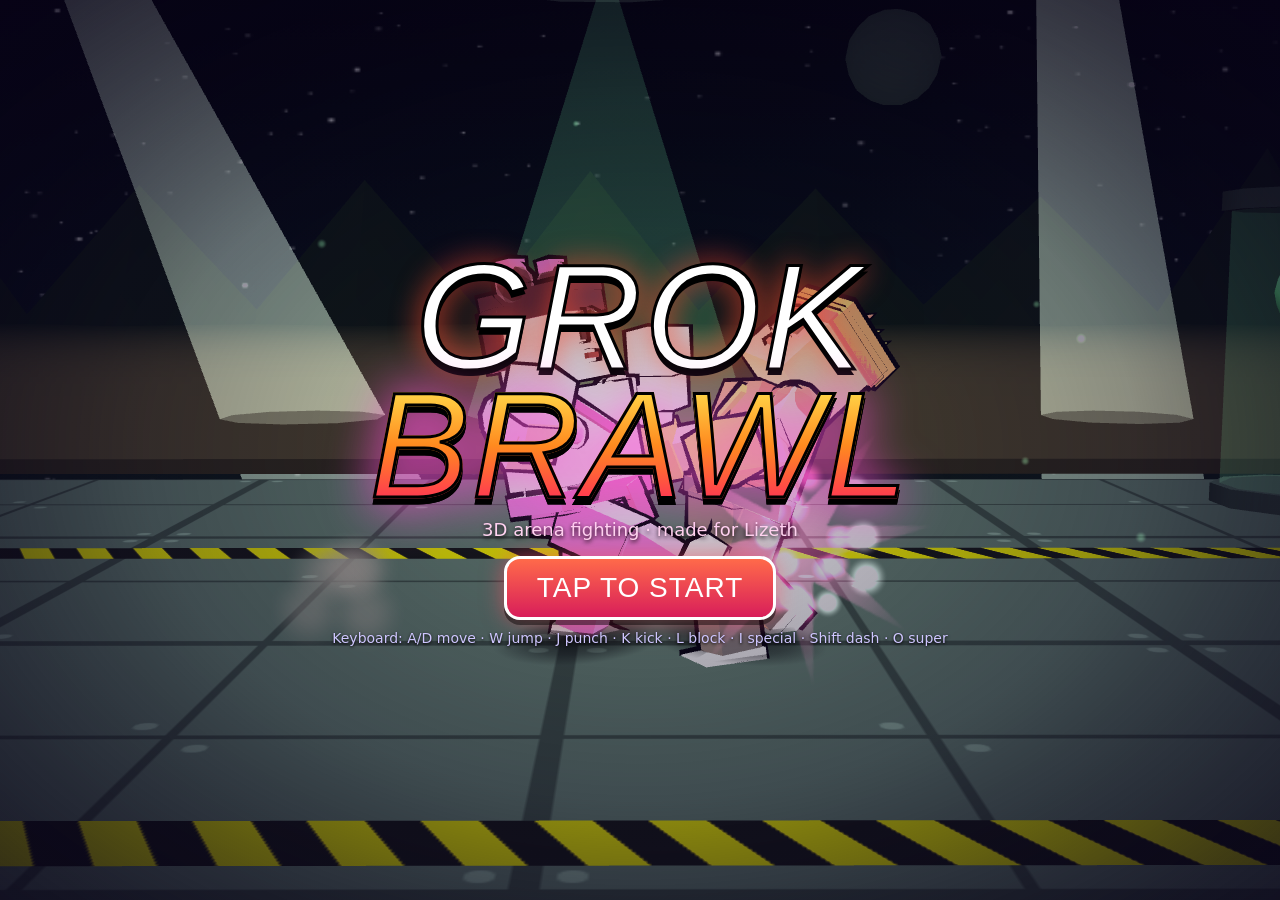
==== index.html @ af6291eb "Grok Brawl" ====
<!DOCTYPE html>
<html lang="en">
<head>
<meta charset="utf-8">
<meta name="viewport" content="width=device-width, initial-scale=1, maximum-scale=1, minimum-scale=1, user-scalable=no, viewport-fit=cover">
<meta name="theme-color" content="#0b0620">
<meta name="apple-mobile-web-app-capable" content="yes">
<meta name="mobile-web-app-capable" content="yes">
<meta name="description" content="Grok Brawl - a chunky 3D arena fighter made for Lizeth.">
<title>Grok Brawl</title>
<link rel="icon" href="icon.svg" type="image/svg+xml">
<link rel="stylesheet" href="style.css">
</head>
<body>
<canvas id="c" aria-label="Grok Brawl 3D view"></canvas>
<div id="vignette"></div>
<div id="superFx"><div class="lines"></div></div>

<!-- fight HUD -->
<div id="hud" class="hidden">
  <div class="hbar p1"><img class="por" alt=""><div class="hinfo"><div class="hname"><span class="nm">P1</span><span class="tag">P1</span></div>
    <div class="hp"><div class="trail"></div><div class="fill"></div></div>
    <div class="hrow"><div class="pips"><i></i><i></i></div><div class="meter"><div class="mfill"></div><div class="mseg"></div><span class="mtxt"></span></div></div></div></div>
  <div id="timer">60</div>
  <div class="hbar p2"><img class="por" alt=""><div class="hinfo"><div class="hname"><span class="nm">P2</span><span class="tag">CPU</span></div>
    <div class="hp"><div class="trail"></div><div class="fill"></div></div>
    <div class="hrow"><div class="pips"><i></i><i></i></div><div class="meter"><div class="mfill"></div><div class="mseg"></div><span class="mtxt"></span></div></div></div></div>
  <button id="pauseBtn" aria-label="Pause">II</button>
  <div class="combo" id="combo0"></div><div class="combo" id="combo1"></div>
  <div id="trainBar" class="hidden">
    <span class="tl">DUMMY</span>
    <button data-dm="stand" class="on">STAND</button><button data-dm="block">BLOCK</button><button data-dm="jump">JUMP</button><button data-dm="cpu">CPU</button>
    <button id="tMeter" class="on">METER &#8734;</button><button id="tMoves">MOVES</button><button id="tReset">RESET</button>
    <span id="tInfo"></span>
  </div>
</div>
<div id="banner"></div>
<div id="subBanner"></div>

<!-- touch controls -->
<div id="touch" class="hidden">
  <div id="joyZone"><div id="joy"><div id="joyKnob"></div></div><div class="joyHint">MOVE</div></div>
  <div id="btns">
    <button class="tb punch" data-b="punch">PUNCH</button>
    <button class="tb kick" data-b="kick">KICK</button>
    <button class="tb block" data-b="block">BLOCK</button>
    <button class="tb jump" data-b="jump">JUMP</button>
    <button class="tb special" data-b="special">SPECIAL</button>
    <button class="tb super" data-b="super">SUPER</button>
    <button class="tb dash" data-b="dash">DASH</button>
  </div>
</div>

<!-- screens -->
<div id="title" class="screen">
  <div class="logo"><span class="g1">GROK</span><span class="g2">BRAWL</span></div>
  <div class="tsub">3D arena fighting &middot; made for Lizeth</div>
  <button id="startBtn" class="big pulse">TAP TO START</button>
  <div class="thelp" id="titleHelp"></div>
</div>

<div id="menu" class="screen hidden">
  <div class="mlogo"><span class="g1">GROK</span><span class="g2">BRAWL</span></div>
  <div class="mcol">
    <button class="mbtn" data-mode="arcade"><b>ARCADE</b><small>Beat every fighter, then the boss</small></button>
    <button class="mbtn" data-mode="versus"><b>VERSUS CPU</b><small>Pick fighters and arena</small></button>
    <button class="mbtn" data-mode="training"><b>TRAINING</b><small>Practice on a dummy</small></button>
    <button class="mbtn" data-mode="2p" id="btn2p"><b>2 PLAYERS</b><small>Same keyboard</small></button>
    <div class="diff"><span>CPU</span><button data-diff="easy">EASY</button><button data-diff="normal">NORMAL</button><button data-diff="hard">HARD</button></div>
    <div class="mfoot"><button id="muteBtn" class="pill">SOUND: ON</button><button id="howBtn" class="pill">CONTROLS</button><span id="record"></span></div>
  </div>
</div>

<div id="select" class="screen hidden">
  <div class="stop"><button class="back" data-back>&#9664; BACK</button><div class="stitle" id="selTitle">CHOOSE YOUR FIGHTER</div><div class="sspace"></div></div>
  <div class="sinfo p1" id="info0"></div>
  <div class="sinfo p2" id="info1"></div>
  <div class="sbottom"><div id="cards"></div><button id="selGo" class="big go">NEXT &#9654;</button></div>
</div>

<div id="arenaSel" class="screen hidden">
  <div class="stop"><button class="back" data-back>&#9664; BACK</button><div class="stitle">CHOOSE ARENA</div><div class="sspace"></div></div>
  <div class="aname" id="aName"></div>
  <div class="sbottom"><div id="acards"></div><button id="arenaGo" class="big go">FIGHT! &#9654;</button></div>
</div>

<div id="ladder" class="screen hidden">
  <div class="stop"><button class="back" data-back>&#9664; QUIT</button><div class="stitle" id="ladTitle">ARCADE</div><div class="sspace"></div></div>
  <div id="ladRow"></div>
  <div class="ladVs" id="ladVs"></div>
  <button id="ladGo" class="big go pulse">FIGHT! &#9654;</button>
</div>

<div id="result" class="screen hidden">
  <div class="rwin" id="rWin">BLAZE WINS!</div>
  <div class="rsub" id="rSub"></div>
  <div class="rstats" id="rStats"></div>
  <div class="rbtns" id="rBtns"></div>
</div>

<div id="pause" class="screen hidden">
  <div class="pbox">
    <div class="ptitle">PAUSED</div>
    <button class="big" id="pResume">RESUME</button>
    <button class="big alt" id="pMoves">MOVE LIST</button>
    <button class="big alt" id="pRestart">RESTART</button>
    <button class="big alt" id="pMute">SOUND: ON</button>
    <button class="big alt danger" id="pQuit">QUIT TO MENU</button>
  </div>
</div>

<div id="moves" class="screen hidden">
  <div class="mvbox">
    <div class="mvhead"><span id="mvTitle">MOVE LIST</span><button class="x" id="mvClose" aria-label="Close">&#10005;</button></div>
    <div class="mvlist" id="mvList"></div>
  </div>
</div>

<div id="unlock" class="hidden"><div class="ubox"><div class="ut">NEW FIGHTER UNLOCKED!</div><img id="uImg" alt=""><div class="un">GROK PRIME</div><button class="big" id="uOk">AWESOME!</button></div></div>

<div id="rotate"><div class="rot"><div class="phone"></div><b>Turn your phone sideways</b><span>Grok Brawl plays in landscape</span></div></div>
<div id="fade"></div>

<script src="three.min.js"></script>
<script src="js/data.js"></script>
<script src="js/audio.js"></script>
<script src="js/models.js"></script>
<script src="js/arenas.js"></script>
<script src="js/fx.js"></script>
<script src="js/combat.js"></script>
<script src="js/ai.js"></script>
<script src="js/input.js"></script>
<script src="js/game.js"></script>
<script src="js/ui.js"></script>
</body>
</html>
---- style.css ----
:root{--y:#ffe14d;--p:#ff4fd8;--c:#3ff0ff;--r:#ff4a2e;--bg:#0b0620;--f:Impact,"Arial Black","Franklin Gothic Heavy","Helvetica Neue",Arial,sans-serif;--t:"Trebuchet MS",system-ui,-apple-system,"Segoe UI",Roboto,sans-serif;
  --sl:env(safe-area-inset-left,0px);--sr:env(safe-area-inset-right,0px);--st:env(safe-area-inset-top,0px);--sb:env(safe-area-inset-bottom,0px)}
*{box-sizing:border-box}
html,body{margin:0;height:100%;overflow:hidden;background:var(--bg);color:#fff;font-family:var(--t);position:fixed;inset:0;width:100%;
  touch-action:none;-webkit-user-select:none;user-select:none;-webkit-tap-highlight-color:transparent;overscroll-behavior:none;-webkit-touch-callout:none}
button{font-family:var(--f);cursor:pointer;touch-action:none;-webkit-tap-highlight-color:transparent;color:#fff;letter-spacing:1px}
.hidden{display:none!important}
#c{position:fixed;inset:0;width:100%;height:100%;display:block;touch-action:none}
#vignette{position:fixed;inset:0;pointer-events:none;background:radial-gradient(ellipse at center,rgba(0,0,0,0) 55%,rgba(0,0,0,.45) 100%);z-index:1}
#superFx{position:fixed;inset:0;pointer-events:none;z-index:2;opacity:0;transition:opacity .15s;background:radial-gradient(ellipse at center,rgba(0,0,0,0) 20%,rgba(10,0,20,.75) 90%)}
#superFx.on{opacity:1}
#superFx .lines{position:absolute;inset:-50%;background:repeating-conic-gradient(from 0deg,rgba(255,255,255,.0) 0deg 4deg,rgba(255,255,255,.13) 4deg 5deg);animation:spin 1.2s linear infinite}
@keyframes spin{to{transform:rotate(360deg)}}

/* ---------- HUD ---------- */
#hud{position:fixed;inset:0;pointer-events:none;z-index:5}
.hbar{position:absolute;top:calc(8px + var(--st));width:calc(50% - 64px);display:flex;align-items:flex-start;gap:8px}
.hbar.p1{left:calc(10px + var(--sl))}
.hbar.p2{right:calc(10px + var(--sr));flex-direction:row-reverse}
.por{width:52px;height:52px;border-radius:12px;border:3px solid var(--fc,#fff);background:#1a1030;box-shadow:0 0 10px var(--fc,#fff);flex:none;object-fit:cover}
.hinfo{flex:1;min-width:0}
.hname{display:flex;align-items:center;gap:6px;font-family:var(--f);font-size:17px;letter-spacing:1px;text-shadow:0 2px 0 #000,0 0 8px var(--fc,#fff);height:20px}
.p2 .hname{flex-direction:row-reverse}
.hname .tag{font-size:11px;background:var(--fc,#fff);color:#000;border-radius:5px;padding:1px 5px;text-shadow:none}
.hp{position:relative;height:20px;background:#2a0a14;border:2px solid #fff;border-radius:4px;transform:skewX(-14deg);overflow:hidden;box-shadow:0 2px 0 rgba(0,0,0,.6),0 0 10px rgba(0,0,0,.6)}
.p2 .hp{transform:skewX(14deg)}
.hp .fill,.hp .trail{position:absolute;top:0;bottom:0;left:0;width:100%}
.p2 .hp .fill,.p2 .hp .trail{left:auto;right:0}
.hp .trail{background:#ff3b3b;transition:width .5s .25s}
.hp .fill{background:linear-gradient(180deg,#fff27a,#ffcf1f 45%,#f59e0b);}
.hp.low .fill{background:linear-gradient(180deg,#ff9a7a,#ff4a2e 50%,#c81e1e);animation:blink .5s infinite}
@keyframes blink{50%{filter:brightness(1.5)}}
.hrow{display:flex;align-items:center;gap:6px;margin-top:4px}
.p2 .hrow{flex-direction:row-reverse}
.pips{display:flex;gap:4px}
.pips i{width:13px;height:13px;border-radius:50%;border:2px solid #fff;background:rgba(0,0,0,.5);display:block}
.pips i.won{background:var(--y);box-shadow:0 0 8px var(--y)}
.meter{position:relative;flex:1;max-width:220px;height:12px;background:rgba(10,4,30,.85);border:2px solid #9a8cff;border-radius:7px;overflow:hidden}
.p2 .meter{direction:rtl}
.meter .mfill{position:absolute;top:0;bottom:0;left:0;width:0;background:linear-gradient(90deg,#3ff0ff,#7d6bff)}
.p2 .meter .mfill{left:auto;right:0}
.meter .mseg{position:absolute;inset:0;background:linear-gradient(90deg,transparent 32.6%,rgba(255,255,255,.75) 32.6% 33.6%,transparent 33.6% 65.6%,rgba(255,255,255,.75) 65.6% 66.6%,transparent 66.6%)}
.meter.sp{border-color:var(--c);box-shadow:0 0 8px var(--c)}
.meter.full{border-color:var(--y);box-shadow:0 0 12px var(--y)}
.meter.full .mfill{background:linear-gradient(90deg,#ffe14d,#ff8a1f,#ffe14d);background-size:200% 100%;animation:shine .6s linear infinite}
@keyframes shine{to{background-position:200% 0}}
.meter .mtxt{position:absolute;inset:-3px 0 0;font-family:var(--f);font-size:10px;text-align:center;color:#fff;text-shadow:0 1px 2px #000;direction:ltr}
#timer{position:absolute;top:calc(4px + var(--st));left:50%;transform:translateX(-50%);width:76px;height:50px;line-height:50px;text-align:center;font-family:var(--f);font-size:38px;
  background:rgba(10,4,30,.8);border:3px solid var(--y);border-radius:12px;text-shadow:0 0 10px var(--y);box-shadow:0 0 12px rgba(255,225,77,.5)}
#timer.low{color:#ff5a5a;border-color:#ff5a5a}
#pauseBtn{position:absolute;top:calc(60px + var(--st));left:50%;transform:translateX(-50%);width:46px;height:34px;border-radius:10px;border:2px solid rgba(255,255,255,.7);background:rgba(10,4,30,.7);font-size:16px;pointer-events:auto}
.combo{position:absolute;top:34%;font-family:var(--f);font-size:42px;line-height:.9;color:var(--y);text-shadow:0 3px 0 #000,0 0 14px #ff8a1f;opacity:0;transition:opacity .2s;pointer-events:none}
.combo small{display:block;font-size:20px;color:#fff}
#combo0{left:calc(18px + var(--sl))}#combo1{right:calc(18px + var(--sr));text-align:right}
.combo.on{opacity:1;animation:cpop .18s ease-out}
@keyframes cpop{from{transform:scale(1.5)}to{transform:scale(1)}}
#trainBar{position:absolute;top:calc(98px + var(--st));left:50%;transform:translateX(-50%);display:flex;gap:6px;align-items:center;pointer-events:auto;background:rgba(10,4,30,.7);padding:5px 8px;border-radius:12px;border:2px solid #7d6bff;flex-wrap:nowrap;white-space:nowrap}
#trainBar .tl{font-family:var(--f);font-size:13px;color:#bdb3ff}
#trainBar button{height:30px;padding:0 9px;border-radius:8px;border:2px solid #7d6bff;background:#1d1240;font-size:13px}
#trainBar button.on{background:#7d6bff;border-color:#fff}
#tInfo{font-family:var(--f);font-size:13px;color:var(--y);min-width:70px}
#banner{position:fixed;left:0;right:0;top:36%;text-align:center;font-family:var(--f);font-size:min(16vw,120px);line-height:1;z-index:8;pointer-events:none;opacity:0;
  color:#fff;-webkit-text-stroke:3px #000;text-shadow:0 6px 0 #000,0 0 30px var(--bc,#ff4fd8);letter-spacing:4px;font-style:italic}
#banner.on{animation:bin .35s cubic-bezier(.2,1.6,.4,1) forwards}
#banner.out{animation:bout .25s forwards}
@keyframes bin{from{opacity:0;transform:scale(2.6)}to{opacity:1;transform:scale(1)}}
@keyframes bout{from{opacity:1}to{opacity:0;transform:scale(.8)}}
#subBanner{position:fixed;left:0;right:0;top:calc(36% + min(16vw,120px) + 6px);text-align:center;font-family:var(--f);font-size:min(6vw,40px);z-index:8;pointer-events:none;opacity:0;color:var(--y);text-shadow:0 3px 0 #000,0 0 14px var(--bc,#ff4fd8);transition:opacity .2s}
#subBanner.on{opacity:1}
#banner.super{top:22%;font-size:min(11vw,84px);color:var(--bc);-webkit-text-stroke:2px #fff;text-shadow:0 0 30px var(--bc),0 5px 0 #000}

/* ---------- touch ---------- */
#touch{position:fixed;inset:0;z-index:6;pointer-events:none}
#joyZone{position:absolute;left:0;bottom:0;width:42%;height:72%;pointer-events:auto;touch-action:none}
#joy{position:absolute;left:calc(26px + var(--sl));bottom:calc(22px + var(--sb));width:132px;height:132px;border-radius:50%;border:3px solid rgba(255,255,255,.55);background:radial-gradient(circle,rgba(63,240,255,.18),rgba(10,4,30,.45));box-shadow:0 0 14px rgba(63,240,255,.35)}
#joy.active{bottom:auto;border-color:rgba(63,240,255,.95)}
#joyKnob{position:absolute;left:50%;top:50%;width:60px;height:60px;margin:-30px 0 0 -30px;border-radius:50%;background:radial-gradient(circle at 35% 35%,#fff,#9ff7ff 40%,#22c3d6);box-shadow:0 0 14px rgba(63,240,255,.9)}
.joyHint{position:absolute;left:calc(70px + var(--sl));bottom:calc(160px + var(--sb));font-family:var(--f);font-size:13px;color:rgba(255,255,255,.6);pointer-events:none}
#btns{position:absolute;right:calc(10px + var(--sr));bottom:calc(10px + var(--sb));width:300px;height:250px;pointer-events:none}
.tb{position:absolute;border-radius:50%;border:3px solid rgba(255,255,255,.85);font-size:15px;pointer-events:auto;touch-action:none;color:#fff;text-shadow:0 2px 0 rgba(0,0,0,.6);
  box-shadow:0 4px 0 rgba(0,0,0,.45),inset 0 -6px 0 rgba(0,0,0,.25);opacity:.9;padding:0;display:flex;align-items:center;justify-content:center}
.tb.on{transform:scale(.92);filter:brightness(1.35);box-shadow:0 1px 0 rgba(0,0,0,.45),0 0 18px #fff}
.tb.punch{right:96px;bottom:0;width:88px;height:88px;background:radial-gradient(circle at 40% 35%,#ff8a7a,#e8332a);font-size:16px}
.tb.kick{right:0;bottom:44px;width:88px;height:88px;background:radial-gradient(circle at 40% 35%,#7ab8ff,#2a5ae8);font-size:16px}
.tb.block{right:196px;bottom:6px;width:72px;height:72px;background:radial-gradient(circle at 40% 35%,#c9c9d9,#5a5a7a)}
.tb.jump{right:8px;bottom:142px;width:70px;height:70px;background:radial-gradient(circle at 40% 35%,#8affb0,#1fa860)}
.tb.special{right:92px;bottom:100px;width:78px;height:78px;background:radial-gradient(circle at 40% 35%,#7a6a9a,#3a2a5a);font-size:13px;opacity:.75}
.tb.special.ready{background:radial-gradient(circle at 40% 35%,#9ff7ff,#7d3aff);opacity:1;animation:glow 0.8s infinite alternate;border-color:#9ff7ff}
.tb.super{right:186px;bottom:92px;width:68px;height:68px;background:radial-gradient(circle at 40% 35%,#6a5a3a,#3a2a1a);font-size:13px;opacity:.6}
.tb.super.ready{background:radial-gradient(circle at 40% 35%,#fff27a,#ff8a1f);opacity:1;animation:glowY .5s infinite alternate;border-color:#fff}
.tb.dash{right:178px;bottom:172px;width:56px;height:56px;background:radial-gradient(circle at 40% 35%,#ffb0e8,#c81fa8);font-size:12px}
@keyframes glow{from{box-shadow:0 0 8px #9ff7ff}to{box-shadow:0 0 26px #b07aff,0 0 6px #fff}}
@keyframes glowY{from{box-shadow:0 0 10px #ffe14d}to{box-shadow:0 0 32px #ff8a1f,0 0 8px #fff}}
body.touch #pauseBtn{width:54px;height:40px;font-size:18px}

/* ---------- screens ---------- */
.screen{position:fixed;inset:0;z-index:10}
.big{height:56px;padding:0 30px;border-radius:16px;border:3px solid #fff;background:linear-gradient(180deg,#ff6a4a,#d81e5a);font-size:24px;box-shadow:0 5px 0 rgba(0,0,0,.45),0 0 22px rgba(255,79,100,.6)}
.big:active{transform:translateY(3px);box-shadow:0 2px 0 rgba(0,0,0,.45)}
.big.alt{background:linear-gradient(180deg,#3b2b7a,#241650);box-shadow:0 5px 0 rgba(0,0,0,.45)}
.big.danger{background:linear-gradient(180deg,#7a2b3b,#501624)}
.pulse{animation:pulse 1.1s infinite}
@keyframes pulse{50%{filter:brightness(1.25);box-shadow:0 5px 0 rgba(0,0,0,.45),0 0 38px rgba(255,120,140,.95)}}
.pill{height:40px;padding:0 14px;border-radius:20px;border:2px solid #9a8cff;background:rgba(20,10,50,.8);font-size:15px}
.logo,.mlogo{font-family:var(--f);font-style:italic;line-height:.85;text-align:center;letter-spacing:2px}
.logo .g1,.mlogo .g1{display:block;color:#fff;-webkit-text-stroke:3px #000;text-shadow:0 6px 0 #000,0 0 30px #ff4a2e}
.logo .g2,.mlogo .g2{display:block;background:linear-gradient(180deg,#ffe14d,#ff8a1f 50%,#ff2a5a);-webkit-background-clip:text;background-clip:text;color:transparent;-webkit-text-stroke:3px #000;filter:drop-shadow(0 6px 0 #000) drop-shadow(0 0 24px #ff4fd8)}
#title{display:flex;flex-direction:column;align-items:center;justify-content:center;gap:10px;background:radial-gradient(ellipse at center,rgba(10,4,30,.15),rgba(10,4,30,.7))}
#title .logo{font-size:min(19vw,26vh,150px)}
.tsub{font-size:18px;color:#ffd9f2;text-shadow:0 2px 4px #000;margin-bottom:6px}
#startBtn{font-size:28px;height:64px}
.thelp{font-size:14px;color:#cfc6ff;text-shadow:0 1px 3px #000;max-width:90vw;text-align:center}
#menu{display:flex;align-items:center;justify-content:center;gap:5vw;background:linear-gradient(90deg,rgba(10,4,30,.2),rgba(10,4,30,.82) 55%)}
#menu .mlogo{font-size:min(12vw,20vh,110px)}
.mcol{display:flex;flex-direction:column;gap:9px;width:min(400px,46vw)}
.mbtn{display:flex;flex-direction:column;align-items:flex-start;justify-content:center;height:58px;padding:0 18px;border-radius:14px;border:3px solid #fff;background:linear-gradient(90deg,#ff4a2e,#c81f6a);box-shadow:0 4px 0 rgba(0,0,0,.45);text-align:left}
.mbtn:nth-child(2){background:linear-gradient(90deg,#7d3aff,#3a2ab0)}
.mbtn:nth-child(3){background:linear-gradient(90deg,#1fa860,#0d6a5a)}
.mbtn:nth-child(4){background:linear-gradient(90deg,#2a8ae8,#1a4ab0)}
.mbtn b{font-size:22px;font-weight:normal}
.mbtn small{font-family:var(--t);font-size:13px;opacity:.9;letter-spacing:0}
.mbtn:active,.mbtn.focus{transform:scale(.97);filter:brightness(1.2)}
.mbtn.focus{outline:3px solid var(--y)}
.diff{display:flex;gap:6px;align-items:center;font-family:var(--f)}
.diff span{font-size:15px;color:#bdb3ff;margin-right:4px}
.diff button{flex:1;height:42px;border-radius:12px;border:2px solid #7d6bff;background:#1d1240;font-size:17px}
.diff button.on{background:linear-gradient(180deg,#ffe14d,#ff9a1f);color:#2a1000;border-color:#fff}
.mfoot{display:flex;gap:8px;align-items:center;flex-wrap:wrap}
#record{font-size:13px;color:#cfc6ff}

.stop{position:absolute;top:calc(6px + var(--st));left:calc(8px + var(--sl));right:calc(8px + var(--sr));display:flex;align-items:center;justify-content:space-between;gap:10px}
.back{height:42px;padding:0 14px;border-radius:12px;border:2px solid #fff;background:rgba(20,10,50,.85);font-size:16px}
.stitle{font-family:var(--f);font-size:26px;font-style:italic;text-shadow:0 3px 0 #000,0 0 14px #ff4fd8;letter-spacing:2px;text-align:center}
.sspace{width:90px}
.sinfo{position:absolute;top:calc(56px + var(--st));width:min(250px,28vw);background:rgba(10,4,30,.78);border:3px solid var(--fc,#fff);border-radius:14px;padding:8px 12px;box-shadow:0 0 16px var(--fc,#fff)}
.sinfo.p1{left:calc(10px + var(--sl))}.sinfo.p2{right:calc(10px + var(--sr))}
.sinfo .who{font-family:var(--f);font-size:12px;color:#000;background:var(--fc);display:inline-block;padding:1px 6px;border-radius:5px}
.sinfo .nm{font-family:var(--f);font-size:26px;line-height:1;color:var(--fc);text-shadow:0 2px 0 #000;margin:3px 0 0}
.sinfo .ti{font-size:13px;color:#ddd;margin-bottom:5px}
.st{display:flex;align-items:center;gap:6px;font-family:var(--f);font-size:12px;margin:2px 0}
.st span{width:52px;color:#cfc6ff}
.st .bars{display:flex;gap:2px}
.st .bars i{width:16px;height:9px;background:rgba(255,255,255,.15);border-radius:2px;transform:skewX(-15deg)}
.st .bars i.on{background:var(--fc)}
.sinfo .sp{font-size:12px;margin-top:5px;line-height:1.25;color:#eee}
.sinfo .sp b{font-family:var(--f);font-weight:normal;color:var(--y);font-size:13px;letter-spacing:.5px}
.sinfo.wait{opacity:.55}
.sbottom{position:absolute;left:calc(8px + var(--sl));right:calc(8px + var(--sr));bottom:calc(8px + var(--sb));display:flex;align-items:flex-end;justify-content:center;gap:10px}
#cards,#acards{display:flex;gap:6px;justify-content:center;flex-wrap:nowrap}
.card{position:relative;width:min(84px,10.5vw);height:min(96px,23vh);border-radius:12px;border:3px solid var(--fc,#fff);background:#140a2e center/cover no-repeat;overflow:hidden;padding:0;box-shadow:0 3px 0 rgba(0,0,0,.5)}
.card .cn{position:absolute;left:0;right:0;bottom:0;font-size:12px;background:rgba(0,0,0,.7);padding:2px 0;font-family:var(--f);letter-spacing:.5px}
.card.sel0{outline:4px solid #ff4a2e;outline-offset:1px;transform:translateY(-6px)}
.card.sel1{box-shadow:0 0 0 4px #3ff0ff,0 3px 0 rgba(0,0,0,.5);transform:translateY(-6px)}
.card.sel0.sel1{outline:4px solid #ff4a2e;box-shadow:0 0 0 8px #3ff0ff}
.card .badge{position:absolute;top:2px;left:2px;font-family:var(--f);font-size:11px;padding:0 4px;border-radius:4px;background:#ff4a2e}
.card .badge.b1{left:auto;right:2px;background:#3ff0ff;color:#000}
.card.locked{filter:grayscale(1) brightness(.5)}
.card.locked::after{content:"?";position:absolute;inset:0;display:flex;align-items:center;justify-content:center;font-family:var(--f);font-size:44px;color:#fff}
.card.rand{background:linear-gradient(135deg,#ff4a2e,#7d3aff,#3ff0ff)}
.card.rand::after{content:"?";position:absolute;inset:0 0 14px;display:flex;align-items:center;justify-content:center;font-family:var(--f);font-size:44px}
.go{height:62px;font-size:24px;flex:none}
.acard{width:min(130px,15vw);height:min(86px,22vh)}
.acard.sel0{outline:4px solid var(--y)}
.aname{position:absolute;left:0;right:0;top:calc(60px + var(--st));text-align:center;font-family:var(--f);font-size:30px;text-shadow:0 3px 0 #000,0 0 18px #ff4fd8}
.aname small{display:block;font-family:var(--t);font-size:15px;color:#ffd9f2}
#ladder{display:flex;flex-direction:column;align-items:center;justify-content:center;gap:16px;background:radial-gradient(ellipse,rgba(10,4,30,.55),rgba(10,4,30,.92))}
#ladRow{display:flex;gap:8px;align-items:center;flex-wrap:nowrap;max-width:96vw}
.lad{width:min(78px,11vw);height:min(78px,11vw);border-radius:12px;border:3px solid var(--fc);background:#140a2e center/cover;position:relative;opacity:.6}
.lad.done{opacity:.35;filter:grayscale(.8)}
.lad.done::after{content:"\2714";position:absolute;inset:0;display:flex;align-items:center;justify-content:center;font-size:40px;color:#4ade80;text-shadow:0 2px 0 #000}
.lad.cur{opacity:1;transform:scale(1.15);box-shadow:0 0 18px var(--fc)}
.lad.boss{border-style:double;border-width:5px}
.lad .ln{position:absolute;bottom:-18px;left:-10px;right:-10px;text-align:center;font-family:var(--f);font-size:11px}
.ladVs{font-family:var(--f);font-size:34px;font-style:italic;text-shadow:0 3px 0 #000;text-align:center;margin-top:8px}
.ladVs small{display:block;font-family:var(--t);font-size:15px;color:#ffd9f2;font-style:normal}
#result{display:flex;flex-direction:column;align-items:center;justify-content:flex-end;gap:10px;padding-bottom:calc(18px + var(--sb));background:linear-gradient(180deg,rgba(0,0,0,0) 40%,rgba(10,4,30,.85))}
.rwin{font-family:var(--f);font-style:italic;font-size:min(11vw,84px);line-height:1;-webkit-text-stroke:2px #000;color:var(--fc,#fff);text-shadow:0 5px 0 #000,0 0 24px var(--fc,#fff);text-align:center}
.rsub{font-family:var(--f);font-size:20px;color:var(--y);text-shadow:0 2px 0 #000}
.rstats{display:flex;gap:14px;font-size:14px;color:#ddd;flex-wrap:wrap;justify-content:center}
.rstats b{font-family:var(--f);font-weight:normal;color:#fff;font-size:18px;margin-left:4px}
.rbtns{display:flex;gap:10px;flex-wrap:wrap;justify-content:center}
#result.top{justify-content:flex-start;padding-top:calc(16px + var(--st))}
#pause,#moves{display:flex;align-items:center;justify-content:center;background:rgba(5,2,15,.75);z-index:30}
.pbox{display:flex;flex-direction:column;gap:9px;width:min(340px,80vw)}
.pbox .big{height:48px;font-size:20px}
.ptitle{font-family:var(--f);font-size:40px;text-align:center;font-style:italic;text-shadow:0 3px 0 #000,0 0 18px #ff4fd8}
.mvbox{width:min(720px,94vw);max-height:92vh;background:rgba(15,8,40,.97);border:3px solid #7d6bff;border-radius:16px;display:flex;flex-direction:column;overflow:hidden}
.mvhead{display:flex;justify-content:space-between;align-items:center;padding:8px 12px;font-family:var(--f);font-size:22px;border-bottom:2px solid rgba(255,255,255,.12)}
.x{width:44px;height:44px;border-radius:12px;border:2px solid #fff;background:#ff3d7f;font-size:20px}
.mvlist{overflow-y:auto;touch-action:pan-y;padding:8px 14px 14px;font-size:14px;-webkit-overflow-scrolling:touch}
.mvlist table{width:100%;border-collapse:collapse}
.mvlist td{padding:5px 6px;border-bottom:1px solid rgba(255,255,255,.08);vertical-align:top}
.mvlist td:first-child{font-family:var(--f);color:var(--y);white-space:nowrap;letter-spacing:.5px}
.mvlist kbd{display:inline-block;background:#33245e;border:1px solid #6e5bb0;border-radius:5px;padding:0 5px;font-family:var(--t);font-size:12px;margin:1px}
.mvlist h3{font-family:var(--f);font-weight:normal;font-size:16px;color:var(--c);margin:10px 0 4px;letter-spacing:1px}
#unlock{position:fixed;inset:0;z-index:40;display:flex;align-items:center;justify-content:center;background:rgba(5,2,15,.8)}
.ubox{text-align:center;display:flex;flex-direction:column;align-items:center;gap:8px;animation:bin .4s}
.ut{font-family:var(--f);font-size:min(8vw,44px);color:var(--y);text-shadow:0 3px 0 #000,0 0 20px #ff8a1f}
.ubox img{width:120px;height:120px;border-radius:16px;border:4px solid #ffc531;box-shadow:0 0 30px #ffc531}
.un{font-family:var(--f);font-size:30px}
#rotate{display:none;position:fixed;inset:0;z-index:100;background:#0b0620;align-items:center;justify-content:center;text-align:center}
.rot{display:flex;flex-direction:column;align-items:center;gap:10px;font-size:15px;color:#cfc6ff}
.rot b{font-family:var(--f);font-weight:normal;font-size:28px;color:#fff;letter-spacing:1px}
.phone{width:54px;height:92px;border:5px solid #fff;border-radius:12px;animation:rotp 1.8s ease-in-out infinite;margin-bottom:12px;box-shadow:0 0 18px #ff4fd8}
@keyframes rotp{0%,25%{transform:rotate(0)}55%,100%{transform:rotate(-90deg)}}
@media (orientation:portrait){ body.touch #rotate{display:flex} }
#fade{position:fixed;inset:0;background:#000;opacity:0;pointer-events:none;z-index:50;transition:opacity .25s}
#fade.on{opacity:1}

/* small landscape screens (phones) */
@media (max-height:500px){
  .hbar{width:calc(50% - 56px);top:calc(5px + var(--st))}
  .por{width:40px;height:40px;border-radius:9px}
  .hname{font-size:14px;height:17px}
  .hp{height:16px}
  #timer{width:62px;height:42px;line-height:42px;font-size:30px}
  #pauseBtn{top:calc(50px + var(--st))}
  .meter{height:11px}
  #trainBar{top:calc(52px + var(--st));transform:translateX(-50%) scale(.82);transform-origin:top center}
  body.touch #trainBar{top:calc(94px + var(--st))}
  .combo{font-size:32px;top:28%}
  .stitle{font-size:20px}
  .sinfo{top:calc(52px + var(--st));padding:5px 9px;width:min(230px,27vw)}
  .sinfo .nm{font-size:20px}.sinfo .ti{font-size:11px;margin-bottom:2px}.sinfo .sp{font-size:11px;margin-top:3px}
  .st{font-size:11px;margin:1px 0}.st .bars i{width:12px;height:8px}
  .card{height:min(84px,22vh)}
  .go{height:52px;font-size:20px;padding:0 18px}
  .mbtn{height:48px}.mbtn b{font-size:19px}.mbtn small{font-size:12px}
  .mcol{gap:7px}
  .diff button{height:36px;font-size:15px}
  .pill{height:34px;font-size:13px}
  .aname{font-size:24px;top:calc(48px + var(--st))}
  #title .logo{font-size:min(19vw,30vh)}
  .big{height:48px;font-size:20px}
  #startBtn{height:54px;font-size:24px}
  .pbox{gap:6px}.pbox .big{height:40px;font-size:17px}.ptitle{font-size:30px}
}
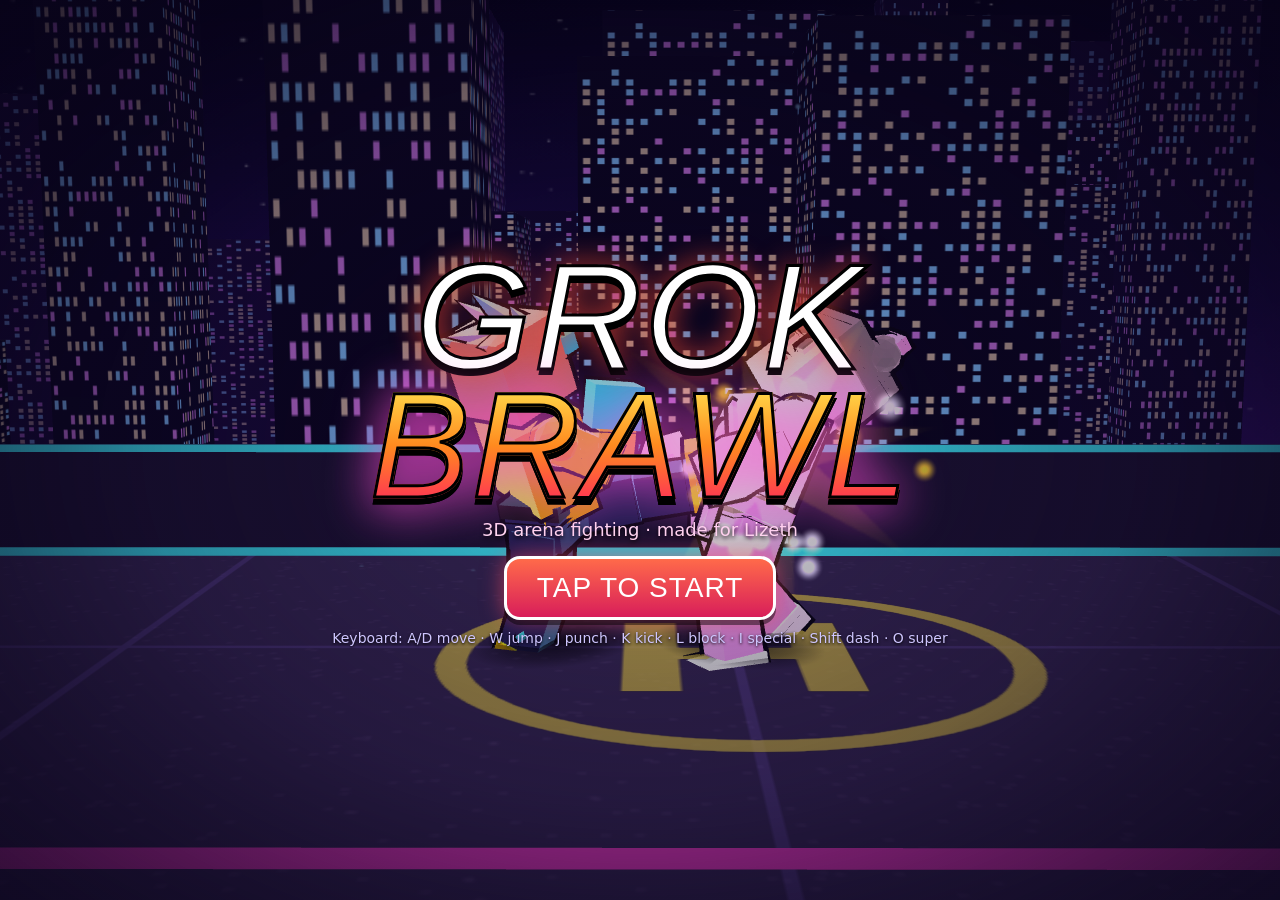
==== commit 74649fd5: "Online multiplayer update" ====
--- a/index.html
+++ b/index.html
@@ -25,8 +25,11 @@
   <div class="hbar p2"><img class="por" alt=""><div class="hinfo"><div class="hname"><span class="nm">P2</span><span class="tag">CPU</span></div>
     <div class="hp"><div class="trail"></div><div class="fill"></div></div>
     <div class="hrow"><div class="pips"><i></i><i></i></div><div class="meter"><div class="mfill"></div><div class="mseg"></div><span class="mtxt"></span></div></div></div></div>
+  <div class="hbar p3"><img class="por" alt=""><div class="hinfo"><div class="hname"><span class="nm">P3</span><span class="tag">P3</span></div>
+    <div class="hp"><div class="trail"></div><div class="fill"></div></div>
+    <div class="hrow"><div class="pips"><i></i><i></i></div><div class="meter"><div class="mfill"></div><div class="mseg"></div><span class="mtxt"></span></div></div></div></div>
   <button id="pauseBtn" aria-label="Pause">II</button>
-  <div class="combo" id="combo0"></div><div class="combo" id="combo1"></div>
+  <div class="combo" id="combo0"></div><div class="combo" id="combo1"></div><div class="combo" id="combo2"></div>
   <div id="trainBar" class="hidden">
     <span class="tl">DUMMY</span>
     <button data-dm="stand" class="on">STAND</button><button data-dm="block">BLOCK</button><button data-dm="jump">JUMP</button><button data-dm="cpu">CPU</button>
@@ -131,6 +134,9 @@
 <script src="js/ai.js"></script>
 <script src="js/input.js"></script>
 <script src="js/game.js"></script>
+<script src="peerjs.min.js"></script>
+<script src="js/grok-net.js"></script>
+<script src="js/online.js"></script>
 <script src="js/ui.js"></script>
 </body>
 </html>
--- a/style.css
+++ b/style.css
@@ -235,3 +235,9 @@
   #startBtn{height:54px;font-size:24px}
   .pbox{gap:6px}.pbox .big{height:40px;font-size:17px}.ptitle{font-size:30px}
 }
+
+/* 3-player free-for-all (online): third bar sits under the timer */
+.hbar.p3{display:none;left:50%;transform:translateX(-50%);top:calc(60px + var(--st));width:min(38%,340px)}
+body.ffa .hbar.p3{display:flex}
+#combo2{left:50%;transform:translateX(-50%);top:46%;text-align:center}
+@media (max-height:500px){ .hbar.p3{top:calc(50px + var(--st));width:min(40%,300px)} .hbar.p3 .por{width:34px;height:34px} }
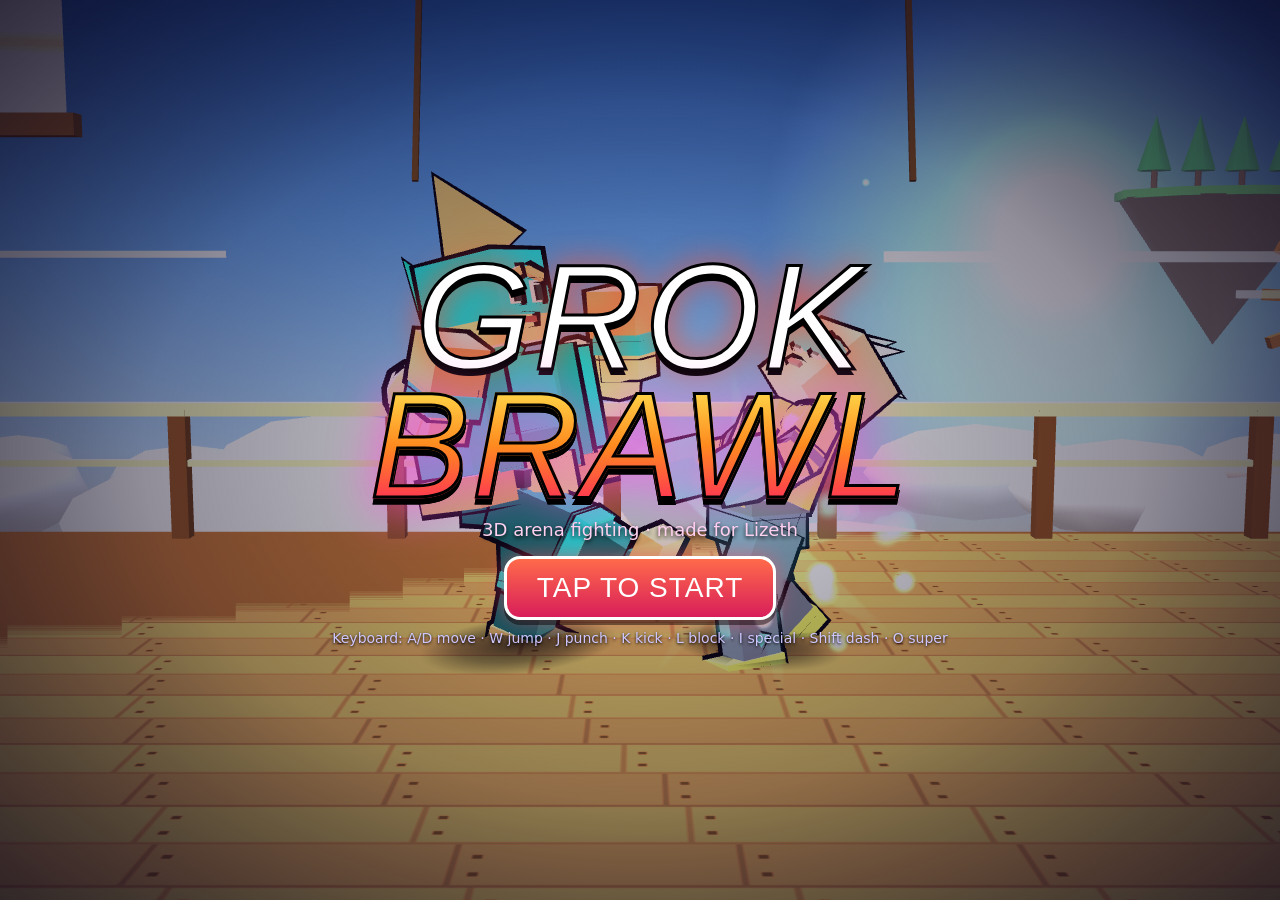
==== commit 4d11cedb: "WIP Elite Brawler Pack: fighters, skins, arenas, Brawler Tale, online share" ====
--- a/index.html
+++ b/index.html
@@ -9,7 +9,7 @@
 <meta name="description" content="Grok Brawl - a chunky 3D arena fighter made for Lizeth.">
 <title>Grok Brawl</title>
 <link rel="icon" href="icon.svg" type="image/svg+xml">
-<link rel="stylesheet" href="style.css">
+<link rel="stylesheet" href="style.css?v=14">
 </head>
 <body>
 <canvas id="c" aria-label="Grok Brawl 3D view"></canvas>
@@ -69,8 +69,9 @@
     <button class="mbtn" data-mode="versus"><b>VERSUS CPU</b><small>Pick fighters and arena</small></button>
     <button class="mbtn" data-mode="training"><b>TRAINING</b><small>Practice on a dummy</small></button>
     <button class="mbtn" data-mode="2p" id="btn2p"><b>2 PLAYERS</b><small>Same keyboard</small></button>
+    <button class="mbtn tale" data-mode="story" id="btnTale"><b>&#11088; BRAWLER TALE</b><small>Story mode</small></button>
     <div class="diff"><span>CPU</span><button data-diff="easy">EASY</button><button data-diff="normal">NORMAL</button><button data-diff="hard">HARD</button></div>
-    <div class="mfoot"><button id="muteBtn" class="pill">SOUND: ON</button><button id="howBtn" class="pill">CONTROLS</button><span id="record"></span></div>
+    <div class="mfoot"><button id="muteBtn" class="pill">SOUND: ON</button><button id="howBtn" class="pill">CONTROLS</button><button id="eliteBtn" class="pill elite">ELITE BRAWLER PACK</button><span id="record"></span></div>
   </div>
 </div>
 
@@ -121,22 +122,38 @@
 
 <div id="unlock" class="hidden"><div class="ubox"><div class="ut">NEW FIGHTER UNLOCKED!</div><img id="uImg" alt=""><div class="un">GROK PRIME</div><button class="big" id="uOk">AWESOME!</button></div></div>
 
+<div id="eliteBox" class="hidden"><div class="ebox">
+  <button class="x" id="eliteClose" aria-label="Close">&#10005;</button>
+  <div class="et">&#11088; ELITE BRAWLER PACK</div><div class="es">MEGA DLC for Grok Brawl</div>
+  <ul class="el">
+    <li><b>6 new fighters:</b> JETT the Sky Pilot, KNOX the Robo Guardian, MAYA the Jungle Ranger, plus 3 ELITE CHALLENGERS (SHADE, SOL, CHOMP) you unlock by beating them in ARCADE</li>
+    <li><b>BRAWLER TALE story mode:</b> explore 6 big 3D worlds, collect Elite Crests, talk to everyone, then fight the champions</li>
+    <li><b>3 new arenas:</b> Sky Docks (the wind keeps shifting!), Crystal Caverns and Jungle Ruins</li>
+    <li><b>4 new skins for every fighter:</b> ELITE, SHADOW, GOLDEN and NEON</li>
+  </ul>
+  <div id="eliteState"></div>
+</div></div>
+
+<div id="tale" class="hidden"></div>
+
 <div id="rotate"><div class="rot"><div class="phone"></div><b>Turn your phone sideways</b><span>Grok Brawl plays in landscape</span></div></div>
 <div id="fade"></div>
 
 <script src="three.min.js"></script>
-<script src="js/data.js"></script>
-<script src="js/audio.js"></script>
-<script src="js/models.js"></script>
-<script src="js/arenas.js"></script>
-<script src="js/fx.js"></script>
-<script src="js/combat.js"></script>
-<script src="js/ai.js"></script>
-<script src="js/input.js"></script>
-<script src="js/game.js"></script>
+<script src="js/data.js?v=14"></script>
+<script src="js/audio.js?v=14"></script>
+<script src="js/models.js?v=14"></script>
+<script src="js/arenas.js?v=14"></script>
+<script src="js/fx.js?v=14"></script>
+<script src="js/combat.js?v=14"></script>
+<script src="js/elite.js?v=14"></script>
+<script src="js/ai.js?v=14"></script>
+<script src="js/input.js?v=14"></script>
+<script src="js/game.js?v=14"></script>
 <script src="peerjs.min.js"></script>
-<script src="js/grok-net.js"></script>
-<script src="js/online.js"></script>
-<script src="js/ui.js"></script>
+<script src="js/grok-net.js?v=14"></script>
+<script src="js/online.js?v=14"></script>
+<script src="js/ui.js?v=14"></script>
+<script src="js/tale.js?v=14"></script>
 </body>
 </html>
--- a/style.css
+++ b/style.css
@@ -146,8 +146,8 @@
 .sinfo .sp b{font-family:var(--f);font-weight:normal;color:var(--y);font-size:13px;letter-spacing:.5px}
 .sinfo.wait{opacity:.55}
 .sbottom{position:absolute;left:calc(8px + var(--sl));right:calc(8px + var(--sr));bottom:calc(8px + var(--sb));display:flex;align-items:flex-end;justify-content:center;gap:10px}
-#cards,#acards{display:flex;gap:6px;justify-content:center;flex-wrap:nowrap}
-.card{position:relative;width:min(84px,10.5vw);height:min(96px,23vh);border-radius:12px;border:3px solid var(--fc,#fff);background:#140a2e center/cover no-repeat;overflow:hidden;padding:0;box-shadow:0 3px 0 rgba(0,0,0,.5)}
+#cards,#acards{display:flex;gap:6px;justify-content:center;flex-wrap:nowrap;min-width:0;flex:0 1 auto}
+.card{position:relative;width:min(80px,8.4vw);flex:0 1 auto;min-width:0;height:min(96px,23vh);border-radius:12px;border:3px solid var(--fc,#fff);background:#140a2e center/cover no-repeat;overflow:hidden;padding:0;box-shadow:0 3px 0 rgba(0,0,0,.5)}
 .card .cn{position:absolute;left:0;right:0;bottom:0;font-size:12px;background:rgba(0,0,0,.7);padding:2px 0;font-family:var(--f);letter-spacing:.5px}
 .card.sel0{outline:4px solid #ff4a2e;outline-offset:1px;transform:translateY(-6px)}
 .card.sel1{box-shadow:0 0 0 4px #3ff0ff,0 3px 0 rgba(0,0,0,.5);transform:translateY(-6px)}
@@ -159,7 +159,8 @@
 .card.rand{background:linear-gradient(135deg,#ff4a2e,#7d3aff,#3ff0ff)}
 .card.rand::after{content:"?";position:absolute;inset:0 0 14px;display:flex;align-items:center;justify-content:center;font-family:var(--f);font-size:44px}
 .go{height:62px;font-size:24px;flex:none}
-.acard{width:min(130px,15vw);height:min(86px,22vh)}
+.acard{width:min(118px,10.6vw);height:min(86px,22vh);flex:0 1 auto;min-width:0}
+#acards .card .cn{font-size:11px;line-height:1.1;padding:2px 1px}
 .acard.sel0{outline:4px solid var(--y)}
 .aname{position:absolute;left:0;right:0;top:calc(60px + var(--st));text-align:center;font-family:var(--f);font-size:30px;text-shadow:0 3px 0 #000,0 0 18px #ff4fd8}
 .aname small{display:block;font-family:var(--t);font-size:15px;color:#ffd9f2}
@@ -241,3 +242,96 @@
 body.ffa .hbar.p3{display:flex}
 #combo2{left:50%;transform:translateX(-50%);top:46%;text-align:center}
 @media (max-height:500px){ .hbar.p3{top:calc(50px + var(--st));width:min(40%,300px)} .hbar.p3 .por{width:34px;height:34px} }
+
+/* ===== Elite Brawler Pack (MEGA DLC) ===== */
+#cards,#acards{flex-wrap:wrap;max-width:min(820px,80vw)}
+#cards .card,#acards .card{width:min(70px,7.2vw);height:min(84px,19vh)}
+.card .dlcB{position:absolute;top:2px;right:2px;font-family:var(--f);font-size:10px;padding:0 4px;border-radius:4px;background:#ffe14d;color:#1b1030;z-index:2;filter:none}
+.card .dlcB.ok{background:linear-gradient(90deg,#ffe14d,#ff9a1f)}
+.card.elite{box-shadow:0 0 0 1px #ffe14d,0 3px 0 rgba(0,0,0,.5)}
+.card.dlcT{filter:grayscale(.65) brightness(.62)}
+.card.dlcT::after{content:"\1F512";font-size:26px;position:absolute;inset:0 0 14px;display:flex;align-items:center;justify-content:center}
+.sinfo .elT{font-size:20px;color:var(--y)}
+.dlcLink{display:inline-block;margin-top:6px;padding:6px 10px;border-radius:10px;border:2px solid #fff;background:linear-gradient(180deg,#ffe14d,#ff9a1f);color:#1b1030;font-family:var(--f);font-size:14px;text-decoration:none;pointer-events:auto}
+.dlcLink.sm{padding:1px 6px;font-size:12px;margin:0}
+.skr{display:flex;align-items:center;justify-content:space-between;gap:6px;margin-top:6px;font-size:12px;background:rgba(255,225,77,.12);border:1px solid rgba(255,225,77,.5);border-radius:8px;padding:2px 4px}
+.skr b{font-family:var(--f);font-weight:normal;color:var(--y);font-size:13px}
+.skb{width:34px;height:28px;border-radius:8px;border:2px solid var(--y);background:#241650;color:#fff;font-size:13px;padding:0}
+.mbtn.tale{background:linear-gradient(90deg,#ffb300,#ff4f8a)!important;border-color:#ffe14d}
+.mbtn.tale.locked{filter:saturate(.45) brightness(.8)}
+.pill.elite{border-color:#ffe14d;color:#ffe14d}
+.lad.chal{border-style:dashed;box-shadow:0 0 12px #ffe14d}
+#eliteBox{position:fixed;inset:0;z-index:40;display:flex;align-items:center;justify-content:center;background:rgba(5,2,18,.72);padding:max(10px,env(safe-area-inset-top)) max(10px,env(safe-area-inset-right)) max(10px,env(safe-area-inset-bottom)) max(10px,env(safe-area-inset-left))}
+#eliteBox.hidden{display:none}
+#eliteBox .ebox{position:relative;width:min(620px,100%);max-height:100%;overflow:auto;background:linear-gradient(180deg,#3a1a6a,#1a0b3a);border:3px solid #ffe14d;border-radius:18px;padding:12px 16px;box-shadow:0 0 30px rgba(255,225,77,.45)}
+#eliteBox .et{font-family:var(--f);font-size:28px;color:var(--y);text-shadow:0 2px 0 #000}
+#eliteBox .es{font-size:13px;opacity:.85;margin-bottom:4px}
+#eliteBox .el{margin:4px 0 6px;padding-left:18px;font-size:13px;line-height:1.35}
+#eliteBox .el b{color:var(--y)}
+#eliteBox .x{position:absolute;top:8px;right:8px;width:38px;height:38px;border-radius:50%;border:2px solid #fff;background:#241650;font-size:18px}
+#eliteState small{display:block;font-size:12px;opacity:.8;margin-top:4px}
+#eliteState .ok{color:#6ff0a8}
+
+/* ----- Brawler Tale (3D story scenes) ----- */
+#tale{position:fixed;inset:0;z-index:12;touch-action:none;user-select:none;-webkit-user-select:none}
+#tale.hidden{display:none}
+#tTop{position:absolute;left:calc(8px + var(--sl,0px));right:calc(8px + var(--sr,0px));top:calc(6px + var(--st,0px));display:flex;align-items:flex-start;gap:8px;pointer-events:none}
+#tPause{pointer-events:auto;width:44px;height:44px;border-radius:12px;border:2px solid #fff;background:rgba(20,10,50,.8);font-family:var(--f);font-size:18px;flex:0 0 auto}
+#tCh{background:rgba(10,4,30,.72);border:2px solid #ffe14d;border-radius:12px;padding:3px 10px;font-size:12px;line-height:1.15}
+#tCh b{display:block;font-family:var(--f);font-weight:normal;color:var(--y);font-size:13px}
+#tObjBox{display:flex;align-items:center;gap:8px;margin:0 auto;background:rgba(10,4,30,.72);border:2px solid #3ff0ff;border-radius:12px;padding:3px 12px 3px 6px;font-size:13px;max-width:44vw}
+#tArrow{width:30px;height:30px;display:flex;align-items:center;justify-content:center;font-size:22px;color:#ffe14d;text-shadow:0 0 8px #ff9a1f;transition:transform .08s linear}
+#tObjBox small{opacity:.8;font-size:11px}
+#tCrest,.tmCr{display:flex;gap:4px;align-items:center}
+#tCrest i,.tmCr i{width:16px;height:16px;transform:rotate(45deg);border:2px solid var(--c);background:rgba(0,0,0,.5);border-radius:3px}
+#tCrest i.on,.tmCr i.on{background:var(--c);box-shadow:0 0 8px var(--c)}
+#tJoyZone{position:absolute;left:0;bottom:0;width:42vw;height:62vh;display:none}
+body.touch #tJoyZone{display:block}
+#tJoyZone span{position:absolute;left:calc(26px + var(--sl,0px));bottom:calc(14px + var(--sb,0px));font-family:var(--f);font-size:12px;opacity:.5}
+#tJoy{position:absolute;left:calc(30px + var(--sl,0px));bottom:calc(36px + var(--sb,0px));width:120px;height:120px;border-radius:50%;border:3px solid rgba(255,255,255,.4);background:rgba(20,10,50,.35)}
+#tJoy.on{bottom:auto}
+#tKnob{position:absolute;left:35px;top:35px;width:50px;height:50px;border-radius:50%;background:rgba(255,255,255,.8);box-shadow:0 0 12px #3ff0ff}
+#tBtns{position:absolute;right:calc(14px + var(--sr,0px));bottom:calc(18px + var(--sb,0px));display:flex;gap:12px;align-items:flex-end}
+#tBtns button{width:84px;height:84px;border-radius:50%;border:3px solid #fff;font-family:var(--f);font-size:17px;background:radial-gradient(circle at 35% 30%,#7df3ff,#2a7ac9);box-shadow:0 4px 0 rgba(0,0,0,.45)}
+#tBtns #tTalk{background:radial-gradient(circle at 35% 30%,#ffe98a,#ff9a1f);color:#1b1030;opacity:.55}
+#tBtns #tTalk.hot{opacity:1;transform:scale(1.08);box-shadow:0 0 18px #ffe14d,0 4px 0 rgba(0,0,0,.45)}
+body:not(.touch) #tBtns button{width:70px;height:70px;font-size:14px}
+#tHint{position:absolute;left:50%;bottom:calc(8px + var(--sb,0px));transform:translateX(-50%);font-size:12px;opacity:.7;white-space:nowrap;pointer-events:none}
+body.touch #tHint{bottom:auto;top:calc(56px + var(--st,0px))}
+#tDlg{position:absolute;left:50%;bottom:calc(12px + var(--sb,0px));transform:translateX(-50%);width:min(680px,calc(100vw - 240px));min-height:88px;display:flex;gap:10px;align-items:center;background:rgba(10,4,30,.9);border:3px solid var(--fc,#ffe14d);border-radius:16px;padding:8px 12px;box-shadow:0 0 18px var(--fc,#ffe14d);z-index:3}
+#tDlg.hidden{display:none}
+#tDlg .dp{width:70px;height:70px;border-radius:12px;border:2px solid var(--fc);flex:0 0 auto;object-fit:cover;background:#140a2e}
+#tDlg .dp.nar{display:flex;align-items:center;justify-content:center;font-size:36px}
+#tDlg .dt{flex:1;font-size:15px;line-height:1.3}
+#tDlg .dt b{display:block;font-family:var(--f);font-weight:normal;color:var(--fc);font-size:17px}
+#tDlg .dn{font-family:var(--f);font-size:13px;color:var(--y);align-self:flex-end;white-space:nowrap}
+#tMap{position:absolute;inset:0;background:radial-gradient(ellipse at 50% 40%,rgba(80,30,140,.85),rgba(8,3,24,.96));display:flex;flex-direction:column;align-items:center;justify-content:center;gap:10px;padding:max(8px,env(safe-area-inset-top)) max(10px,env(safe-area-inset-right)) max(8px,env(safe-area-inset-bottom)) max(10px,env(safe-area-inset-left));z-index:4}
+#tMap.hidden{display:none}
+.tmTop{display:flex;align-items:center;justify-content:space-between;width:min(900px,96vw);gap:10px}
+.tmT{font-family:var(--f);font-size:min(7vw,34px);color:var(--y);text-shadow:0 3px 0 #000,0 0 16px #ff9a1f}
+.tmRow{display:grid;grid-template-columns:repeat(6,1fr);gap:8px;width:min(900px,96vw)}
+.tmC{position:relative;border:3px solid var(--fc);border-radius:14px;background:rgba(20,10,50,.85);padding:6px 4px;display:flex;flex-direction:column;align-items:center;gap:2px;min-height:150px}
+.tmC img{width:min(84px,11vw);height:min(84px,11vw);border-radius:10px;object-fit:cover}
+.tmC .q{width:min(84px,11vw);height:min(84px,11vw);display:flex;align-items:center;justify-content:center;font-family:var(--f);font-size:40px;opacity:.5}
+.tmC b{font-family:var(--f);font-weight:normal;color:var(--fc);font-size:14px}
+.tmC span{font-size:12px;line-height:1.1;text-align:center}
+.tmC small{font-size:10px;opacity:.8}
+.tmC.lk{filter:grayscale(1) brightness(.55)}
+.tmC.dn{box-shadow:0 0 14px var(--fc)}
+.tmF{font-size:13px;opacity:.9}
+#tMenu{position:absolute;inset:0;background:rgba(5,2,18,.7);display:flex;align-items:center;justify-content:center;z-index:5}
+#tMenu.hidden{display:none}
+.tmbox{display:flex;flex-direction:column;gap:10px;align-items:stretch;min-width:260px}
+#tToast{position:fixed;left:50%;top:calc(60px + var(--st,0px));transform:translate(-50%,-20px);background:rgba(10,4,30,.92);border:2px solid #ffe14d;color:#fff;border-radius:12px;padding:8px 14px;font-size:14px;z-index:60;opacity:0;transition:all .25s;pointer-events:none;max-width:90vw;text-align:center}
+#tToast.on{opacity:1;transform:translate(-50%,0)}
+@media (max-height:500px){
+  .tmC{min-height:0;padding:4px 2px}.tmC img,.tmC .q{width:min(64px,10vw);height:min(64px,10vw)}
+  #tBtns button{width:72px;height:72px;font-size:15px}
+  #tDlg{min-height:70px;width:min(600px,calc(100vw - 210px))}#tDlg .dp{width:54px;height:54px}#tDlg .dt{font-size:13px}
+  #eliteBox .el{font-size:12px}
+}
+@media (orientation:portrait){
+  .tmRow{grid-template-columns:repeat(3,1fr)}
+  #tDlg{width:calc(100vw - 20px);bottom:calc(120px + var(--sb,0px))}
+  #tObjBox{max-width:60vw}
+}
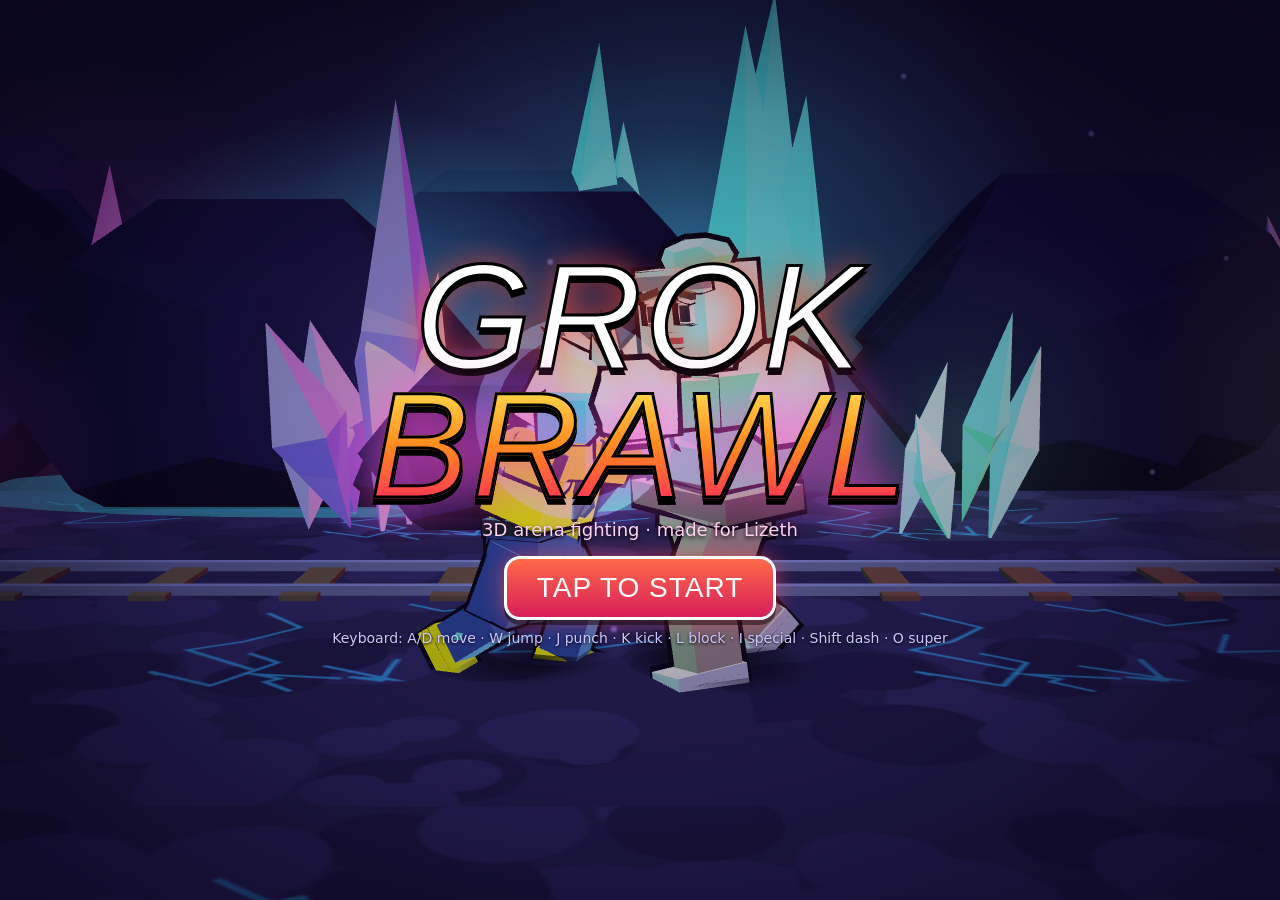
==== commit b010b8d9: "Brawler Tale phone controls: analog joystick, steady camera + drag to look, JUMP with double jump, D" ====
--- a/index.html
+++ b/index.html
@@ -9,7 +9,7 @@
 <meta name="description" content="Grok Brawl - a chunky 3D arena fighter made for Lizeth.">
 <title>Grok Brawl</title>
 <link rel="icon" href="icon.svg" type="image/svg+xml">
-<link rel="stylesheet" href="style.css?v=14">
+<link rel="stylesheet" href="style.css?v=15">
 </head>
 <body>
 <canvas id="c" aria-label="Grok Brawl 3D view"></canvas>
@@ -154,6 +154,6 @@
 <script src="js/grok-net.js?v=14"></script>
 <script src="js/online.js?v=14"></script>
 <script src="js/ui.js?v=14"></script>
-<script src="js/tale.js?v=14"></script>
+<script src="js/tale.js?v=15"></script>
 </body>
 </html>
--- a/style.css
+++ b/style.css
@@ -280,24 +280,39 @@
 #tCh{background:rgba(10,4,30,.72);border:2px solid #ffe14d;border-radius:12px;padding:3px 10px;font-size:12px;line-height:1.15}
 #tCh b{display:block;font-family:var(--f);font-weight:normal;color:var(--y);font-size:13px}
 #tObjBox{display:flex;align-items:center;gap:8px;margin:0 auto;background:rgba(10,4,30,.72);border:2px solid #3ff0ff;border-radius:12px;padding:3px 12px 3px 6px;font-size:13px;max-width:44vw}
-#tArrow{width:30px;height:30px;display:flex;align-items:center;justify-content:center;font-size:22px;color:#ffe14d;text-shadow:0 0 8px #ff9a1f;transition:transform .08s linear}
+#tArrow{width:30px;height:30px;display:flex;align-items:center;justify-content:center;transition:transform .08s linear;filter:drop-shadow(0 0 4px #ff9a1f)}#tArrow i{width:20px;height:24px;background:#ffe14d;clip-path:polygon(50% 0,100% 100%,50% 72%,0 100%)}
 #tObjBox small{opacity:.8;font-size:11px}
 #tCrest,.tmCr{display:flex;gap:4px;align-items:center}
 #tCrest i,.tmCr i{width:16px;height:16px;transform:rotate(45deg);border:2px solid var(--c);background:rgba(0,0,0,.5);border-radius:3px}
 #tCrest i.on,.tmCr i.on{background:var(--c);box-shadow:0 0 8px var(--c)}
-#tJoyZone{position:absolute;left:0;bottom:0;width:42vw;height:62vh;display:none}
+#tJoyZone{position:absolute;left:0;bottom:0;width:48vw;height:78vh;display:none}
 body.touch #tJoyZone{display:block}
 #tJoyZone span{position:absolute;left:calc(26px + var(--sl,0px));bottom:calc(14px + var(--sb,0px));font-family:var(--f);font-size:12px;opacity:.5}
-#tJoy{position:absolute;left:calc(30px + var(--sl,0px));bottom:calc(36px + var(--sb,0px));width:120px;height:120px;border-radius:50%;border:3px solid rgba(255,255,255,.4);background:rgba(20,10,50,.35)}
+#tJoy{position:absolute;left:calc(30px + var(--sl,0px));bottom:calc(36px + var(--sb,0px));width:120px;height:120px;border-radius:50%;border:3px solid rgba(255,255,255,.55);background:radial-gradient(circle,rgba(63,240,255,.10),rgba(20,10,50,.45));box-shadow:0 0 14px rgba(63,240,255,.35);pointer-events:none}
+#tJoy.on{border-color:#3ff0ff}
 #tJoy.on{bottom:auto}
 #tKnob{position:absolute;left:35px;top:35px;width:50px;height:50px;border-radius:50%;background:rgba(255,255,255,.8);box-shadow:0 0 12px #3ff0ff}
-#tBtns{position:absolute;right:calc(14px + var(--sr,0px));bottom:calc(18px + var(--sb,0px));display:flex;gap:12px;align-items:flex-end}
+#tBtns{position:absolute;right:calc(14px + var(--sr,0px));bottom:calc(14px + var(--sb,0px));width:204px;height:196px}
+#tBtns button{position:absolute}
+#tBtns #tJump{right:0;bottom:0;width:96px!important;height:96px!important;font-size:19px!important}
+#tBtns #tDash{right:106px;bottom:4px;width:70px!important;height:70px!important;font-size:14px!important;background:radial-gradient(circle at 35% 30%,#ffb3f0,#c02aa8)}
+#tBtns #tTalk{right:14px;bottom:110px;width:70px!important;height:70px!important;font-size:14px!important}
 #tBtns button{width:84px;height:84px;border-radius:50%;border:3px solid #fff;font-family:var(--f);font-size:17px;background:radial-gradient(circle at 35% 30%,#7df3ff,#2a7ac9);box-shadow:0 4px 0 rgba(0,0,0,.45)}
-#tBtns #tTalk{background:radial-gradient(circle at 35% 30%,#ffe98a,#ff9a1f);color:#1b1030;opacity:.55}
+#tBtns #tTalk{background:radial-gradient(circle at 35% 30%,#ffe98a,#ff9a1f);color:#1b1030;opacity:.7}
+#tBtns button:active{filter:brightness(1.25);transform:scale(.94)}
+#tShards{position:absolute;right:calc(10px + var(--sr,0px));top:calc(58px + var(--st,0px));background:rgba(10,4,30,.78);border:2px solid #ffe14d;border-radius:12px;padding:3px 10px;font-family:var(--f);font-size:16px;color:#ffe14d;pointer-events:none;box-shadow:0 0 10px rgba(255,225,77,.4)}
+#tShards b{font-weight:normal;color:#fff}
+#tShards.done{border-color:#7dff9e;color:#7dff9e}
+#tMark{position:absolute;left:0;top:0;display:flex;flex-direction:column;align-items:center;pointer-events:none;will-change:transform;filter:drop-shadow(0 2px 3px rgba(0,0,0,.7))}
+#tMark i{font-style:normal;font-size:26px;animation:tmk 1s ease-in-out infinite}
+#tMark small{font-family:var(--f);font-size:12px;color:#fff;background:rgba(10,4,30,.75);border-radius:8px;padding:0 6px}
+#tMark.edge i{font-size:22px}
+#tMark.boss i{filter:hue-rotate(80deg)}
+@keyframes tmk{50%{transform:translateY(-5px)}}
 #tBtns #tTalk.hot{opacity:1;transform:scale(1.08);box-shadow:0 0 18px #ffe14d,0 4px 0 rgba(0,0,0,.45)}
 body:not(.touch) #tBtns button{width:70px;height:70px;font-size:14px}
 #tHint{position:absolute;left:50%;bottom:calc(8px + var(--sb,0px));transform:translateX(-50%);font-size:12px;opacity:.7;white-space:nowrap;pointer-events:none}
-body.touch #tHint{bottom:auto;top:calc(56px + var(--st,0px))}
+#tHint{transition:opacity 1s}
 #tDlg{position:absolute;left:50%;bottom:calc(12px + var(--sb,0px));transform:translateX(-50%);width:min(680px,calc(100vw - 240px));min-height:88px;display:flex;gap:10px;align-items:center;background:rgba(10,4,30,.9);border:3px solid var(--fc,#ffe14d);border-radius:16px;padding:8px 12px;box-shadow:0 0 18px var(--fc,#ffe14d);z-index:3}
 #tDlg.hidden{display:none}
 #tDlg .dp{width:70px;height:70px;border-radius:12px;border:2px solid var(--fc);flex:0 0 auto;object-fit:cover;background:#140a2e}
@@ -325,8 +340,9 @@
 #tToast{position:fixed;left:50%;top:calc(60px + var(--st,0px));transform:translate(-50%,-20px);background:rgba(10,4,30,.92);border:2px solid #ffe14d;color:#fff;border-radius:12px;padding:8px 14px;font-size:14px;z-index:60;opacity:0;transition:all .25s;pointer-events:none;max-width:90vw;text-align:center}
 #tToast.on{opacity:1;transform:translate(-50%,0)}
 @media (max-height:500px){
+  #cards .card,#acards .card{width:min(56px,6.6vw);height:15vh}
+  #cards .card .cn{font-size:10px}
   .tmC{min-height:0;padding:4px 2px}.tmC img,.tmC .q{width:min(64px,10vw);height:min(64px,10vw)}
-  #tBtns button{width:72px;height:72px;font-size:15px}
   #tDlg{min-height:70px;width:min(600px,calc(100vw - 210px))}#tDlg .dp{width:54px;height:54px}#tDlg .dt{font-size:13px}
   #eliteBox .el{font-size:12px}
 }
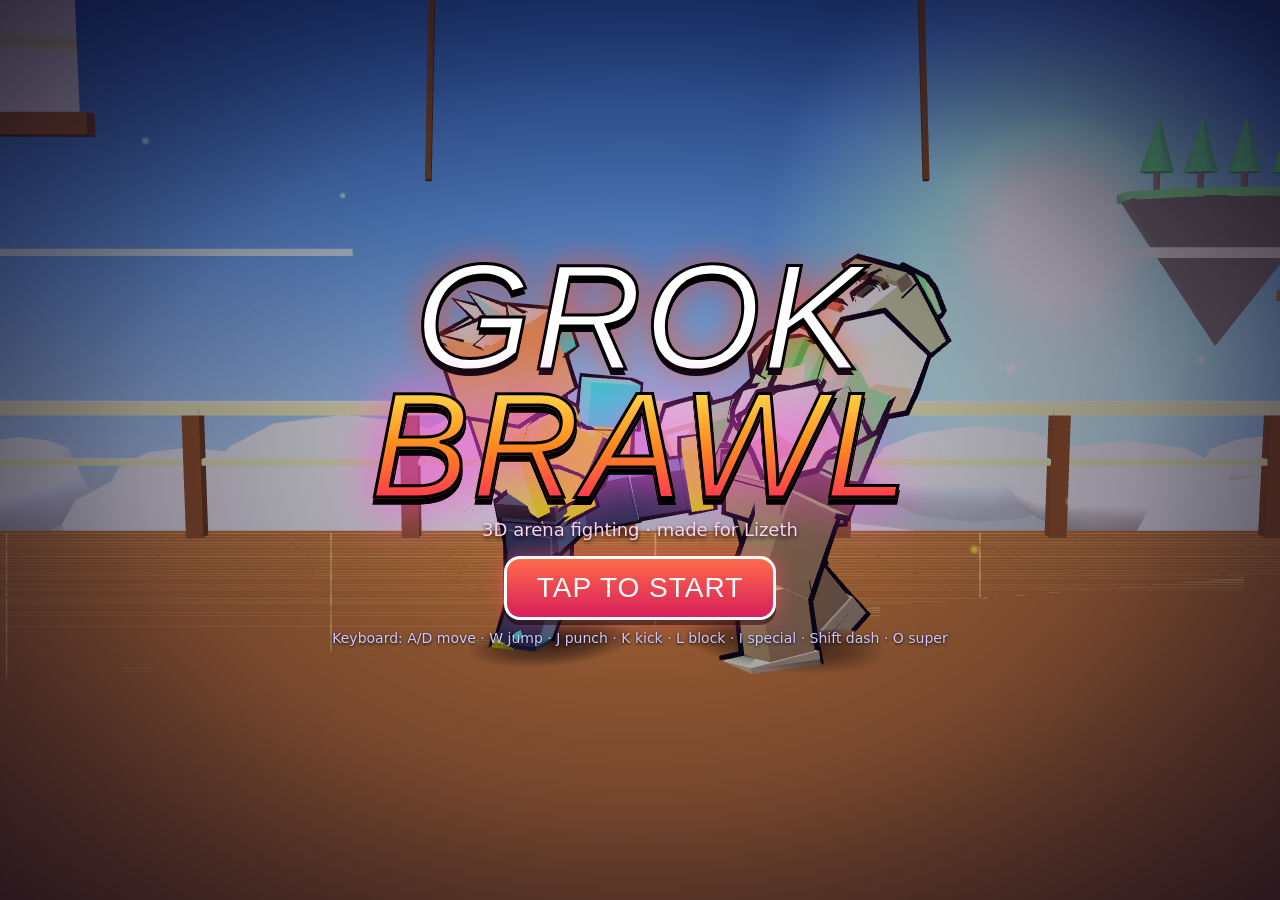
==== commit dcbf4ef1: "QoL: Reposition mobile fight controls with dedicated thumb-friendly JUMP button (#79)" ====
--- a/index.html
+++ b/index.html
@@ -47,7 +47,7 @@
     <button class="tb punch" data-b="punch">PUNCH</button>
     <button class="tb kick" data-b="kick">KICK</button>
     <button class="tb block" data-b="block">BLOCK</button>
-    <button class="tb jump" data-b="jump">JUMP</button>
+    <button class="tb jump" data-b="jump">▲ JUMP</button>
     <button class="tb special" data-b="special">SPECIAL</button>
     <button class="tb super" data-b="super">SUPER</button>
     <button class="tb dash" data-b="dash">DASH</button>
--- a/style.css
+++ b/style.css
@@ -76,19 +76,19 @@
 #joy.active{bottom:auto;border-color:rgba(63,240,255,.95)}
 #joyKnob{position:absolute;left:50%;top:50%;width:60px;height:60px;margin:-30px 0 0 -30px;border-radius:50%;background:radial-gradient(circle at 35% 35%,#fff,#9ff7ff 40%,#22c3d6);box-shadow:0 0 14px rgba(63,240,255,.9)}
 .joyHint{position:absolute;left:calc(70px + var(--sl));bottom:calc(160px + var(--sb));font-family:var(--f);font-size:13px;color:rgba(255,255,255,.6);pointer-events:none}
-#btns{position:absolute;right:calc(10px + var(--sr));bottom:calc(10px + var(--sb));width:300px;height:250px;pointer-events:none}
-.tb{position:absolute;border-radius:50%;border:3px solid rgba(255,255,255,.85);font-size:15px;pointer-events:auto;touch-action:none;color:#fff;text-shadow:0 2px 0 rgba(0,0,0,.6);
-  box-shadow:0 4px 0 rgba(0,0,0,.45),inset 0 -6px 0 rgba(0,0,0,.25);opacity:.9;padding:0;display:flex;align-items:center;justify-content:center}
+#btns{position:absolute;right:calc(12px + var(--sr));bottom:calc(10px + var(--sb));width:310px;height:242px;pointer-events:none}
+.tb{position:absolute;border-radius:50%;border:3px solid rgba(255,255,255,.9);font-size:15px;pointer-events:auto;touch-action:none;color:#fff;text-shadow:0 2px 0 rgba(0,0,0,.65);
+  box-shadow:0 4px 0 rgba(0,0,0,.45),inset 0 -6px 0 rgba(0,0,0,.25);opacity:.94;padding:0;display:flex;align-items:center;justify-content:center}
 .tb.on{transform:scale(.92);filter:brightness(1.35);box-shadow:0 1px 0 rgba(0,0,0,.45),0 0 18px #fff}
-.tb.punch{right:96px;bottom:0;width:88px;height:88px;background:radial-gradient(circle at 40% 35%,#ff8a7a,#e8332a);font-size:16px}
-.tb.kick{right:0;bottom:44px;width:88px;height:88px;background:radial-gradient(circle at 40% 35%,#7ab8ff,#2a5ae8);font-size:16px}
-.tb.block{right:196px;bottom:6px;width:72px;height:72px;background:radial-gradient(circle at 40% 35%,#c9c9d9,#5a5a7a)}
-.tb.jump{right:8px;bottom:142px;width:70px;height:70px;background:radial-gradient(circle at 40% 35%,#8affb0,#1fa860)}
-.tb.special{right:92px;bottom:100px;width:78px;height:78px;background:radial-gradient(circle at 40% 35%,#7a6a9a,#3a2a5a);font-size:13px;opacity:.75}
+.tb.jump{right:2px;bottom:6px;width:86px;height:86px;background:radial-gradient(circle at 40% 35%,#8affb0,#1fa860);border-color:#d8ffe6;box-shadow:0 4px 0 rgba(0,0,0,.45),0 0 16px rgba(40,240,120,.45),inset 0 -6px 0 rgba(0,0,0,.25);font-size:16px}
+.tb.punch{right:98px;bottom:4px;width:86px;height:86px;background:radial-gradient(circle at 40% 35%,#ff8a7a,#e8332a);font-size:16px}
+.tb.kick{right:6px;bottom:100px;width:84px;height:84px;background:radial-gradient(circle at 40% 35%,#7ab8ff,#2a5ae8);font-size:16px}
+.tb.block{right:194px;bottom:6px;width:74px;height:74px;background:radial-gradient(circle at 40% 35%,#c9c9d9,#5a5a7a);font-size:14px}
+.tb.dash{right:96px;bottom:96px;width:72px;height:72px;background:radial-gradient(circle at 40% 35%,#ffb0e8,#c81fa8);font-size:14px}
+.tb.special{right:184px;bottom:88px;width:74px;height:74px;background:radial-gradient(circle at 40% 35%,#7a6a9a,#3a2a5a);font-size:13px;opacity:.8}
 .tb.special.ready{background:radial-gradient(circle at 40% 35%,#9ff7ff,#7d3aff);opacity:1;animation:glow 0.8s infinite alternate;border-color:#9ff7ff}
-.tb.super{right:186px;bottom:92px;width:68px;height:68px;background:radial-gradient(circle at 40% 35%,#6a5a3a,#3a2a1a);font-size:13px;opacity:.6}
+.tb.super{right:142px;bottom:168px;width:68px;height:68px;background:radial-gradient(circle at 40% 35%,#6a5a3a,#3a2a1a);font-size:13px;opacity:.68}
 .tb.super.ready{background:radial-gradient(circle at 40% 35%,#fff27a,#ff8a1f);opacity:1;animation:glowY .5s infinite alternate;border-color:#fff}
-.tb.dash{right:178px;bottom:172px;width:56px;height:56px;background:radial-gradient(circle at 40% 35%,#ffb0e8,#c81fa8);font-size:12px}
 @keyframes glow{from{box-shadow:0 0 8px #9ff7ff}to{box-shadow:0 0 26px #b07aff,0 0 6px #fff}}
 @keyframes glowY{from{box-shadow:0 0 10px #ffe14d}to{box-shadow:0 0 32px #ff8a1f,0 0 8px #fff}}
 body.touch #pauseBtn{width:54px;height:40px;font-size:18px}
